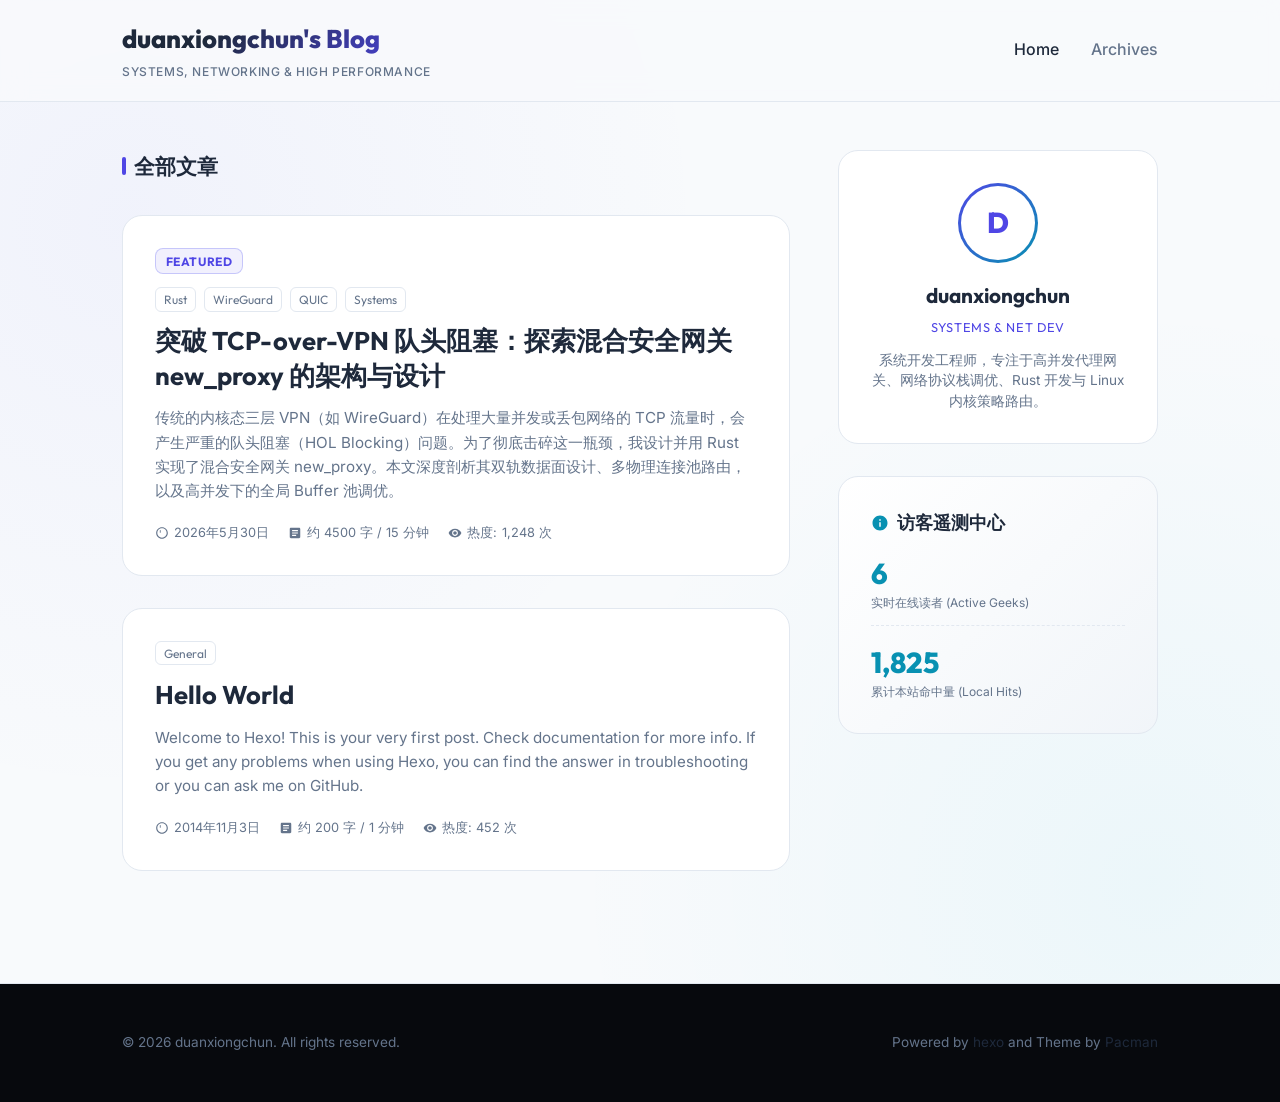
==== index.html @ 6b3f1c81 "style: add system prefers-color-scheme support and fix markdown bolds to strong HTML tags" ====
<!DOCTYPE HTML>
<html lang="zh-CN">
<head>
  <meta charset="UTF-8">
  <meta name="viewport" content="width=device-width, initial-scale=1.0, user-scalable=no">
  <title>duanxiongchun's Blog | Systems & High Performance</title>
  
  <!-- SEO & Description -->
  <meta name="author" content="duanxiongchun">
  <meta name="description" content="duanxiongchun 的个人技术博客，专注系统研发、高性能网关、Rust 编程与底层网络架构设计。">
  <link rel="icon" href="/img/favicon.ico">
  
  <!-- Modern Fonts -->
  <link rel="preconnect" href="https://fonts.googleapis.com">
  <link rel="preconnect" href="https://fonts.gstatic.com" crossorigin>
  <link href="https://fonts.googleapis.com/css2?family=Inter:wght@300;400;500;600;700&family=Outfit:wght@400;600;700;800&family=Fira+Code:wght@400;500&display=swap" rel="stylesheet">

  <style>
    /* Styling System & Variables (Default Light Theme) */
    :root {
      --bg-dark: #f8fafc;
      --bg-card: #ffffff;
      --bg-card-hover: #f1f5f9;
      --primary: #4f46e5; /* Indigo */
      --primary-glow: rgba(79, 70, 229, 0.08);
      --accent: #0891b2; /* Cyan */
      --accent-glow: rgba(8, 145, 178, 0.08);
      --text-main: #1e293b;
      --text-muted: #64748b;
      --border-color: #e2e8f0;
      --success: #10b981;
      --font-outfit: 'Outfit', 'Inter', sans-serif;
      --font-inter: 'Inter', -apple-system, BlinkMacSystemFont, sans-serif;
    }

    /* Dark Theme Overrides (System Preference) */
    @media (prefers-color-scheme: dark) {
      :root {
        --bg-dark: #0a0c10;
        --bg-card: #12161f;
        --bg-card-hover: #181d28;
        --primary: #6366f1;
        --primary-glow: rgba(99, 102, 241, 0.15);
        --accent: #06b6d4;
        --accent-glow: rgba(6, 182, 212, 0.15);
        --text-main: #e2e8f0;
        --text-muted: #94a3b8;
        --border-color: #222d3d;
        --success: #10b981;
      }
    }

    * {
      box-sizing: border-box;
      margin: 0;
      padding: 0;
    }

    body {
      background-color: var(--bg-dark);
      color: var(--text-main);
      font-family: var(--font-inter);
      line-height: 1.6;
      overflow-x: hidden;
      -webkit-font-smoothing: antialiased;
      /* Subtle grid background */
      background-image: 
        radial-gradient(circle at 10% 20%, rgba(99, 102, 241, 0.05) 0%, transparent 40%),
        radial-gradient(circle at 90% 80%, rgba(6, 182, 212, 0.05) 0%, transparent 40%);
      transition: background-color 0.3s, color 0.3s;
    }

    /* Header Nav */
    header {
      border-bottom: 1px solid var(--border-color);
      position: sticky;
      top: 0;
      z-index: 100;
    }

    /* Translucent header background */
    @media (prefers-color-scheme: dark) {
      header { background-color: rgba(10, 12, 16, 0.85); backdrop-filter: blur(12px); }
    }
    @media (prefers-color-scheme: light) {
      header { background-color: rgba(248, 250, 252, 0.85); backdrop-filter: blur(12px); }
    }

    .nav-container {
      max-width: 1100px;
      margin: 0 auto;
      padding: 1.2rem 2rem;
      display: flex;
      justify-content: space-between;
      align-items: center;
    }

    .logo-container {
      display: flex;
      flex-direction: column;
    }

    .logo-link {
      text-decoration: none;
      font-family: var(--font-outfit);
      font-size: 1.6rem;
      font-weight: 800;
      background: linear-gradient(135deg, var(--text-main) 30%, var(--primary) 100%);
      -webkit-background-clip: text;
      -webkit-text-fill-color: transparent;
    }

    .logo-motto {
      font-size: 0.75rem;
      color: var(--text-muted);
      font-weight: 500;
      margin-top: 2px;
      letter-spacing: 0.05em;
    }

    .nav-menu {
      display: flex;
      list-style: none;
      gap: 2rem;
      align-items: center;
    }

    .nav-menu a {
      color: var(--text-muted);
      text-decoration: none;
      font-weight: 500;
      transition: color 0.2s;
    }

    .nav-menu a:hover, .nav-menu .active a {
      color: var(--text-main);
    }

    /* Container Grid */
    .main-container {
      max-width: 1100px;
      margin: 3rem auto;
      padding: 0 2rem;
      display: grid;
      grid-template-columns: 1fr 320px;
      gap: 3rem;
    }

    @media (max-width: 900px) {
      .main-container {
        grid-template-columns: 1fr;
        margin: 1.5rem auto;
      }
    }

    /* Left Column: Posts Feed */
    .feed-title {
      font-family: var(--font-outfit);
      font-size: 1.3rem;
      font-weight: 700;
      color: var(--text-main);
      margin-bottom: 2rem;
      display: flex;
      align-items: center;
      gap: 0.5rem;
    }

    .feed-title::before {
      content: '';
      display: inline-block;
      width: 4px;
      height: 18px;
      background-color: var(--primary);
      border-radius: 2px;
    }

    .post-card {
      background-color: var(--bg-card);
      border: 1px solid var(--border-color);
      border-radius: 20px;
      padding: 2rem;
      margin-bottom: 2rem;
      text-decoration: none;
      display: block;
      transition: all 0.3s cubic-bezier(0.165, 0.84, 0.44, 1);
      position: relative;
      overflow: hidden;
    }

    .post-card::before {
      content: '';
      position: absolute;
      top: 0;
      left: 0;
      width: 4px;
      height: 100%;
      background: linear-gradient(to bottom, var(--primary), var(--accent));
      opacity: 0;
      transition: opacity 0.3s;
    }

    .post-card:hover {
      background-color: var(--bg-card-hover);
      transform: translateY(-4px);
      box-shadow: 0 12px 30px rgba(0, 0, 0, 0.15);
      border-color: rgba(99, 102, 241, 0.3);
    }

    .post-card:hover::before {
      opacity: 1;
    }

    .featured-badge {
      background-color: var(--primary-glow);
      color: var(--primary);
      border: 1px solid rgba(99, 102, 241, 0.3);
      padding: 0.15rem 0.6rem;
      border-radius: 8px;
      font-size: 0.75rem;
      font-weight: 700;
      font-family: var(--font-outfit);
      display: inline-block;
      margin-bottom: 0.8rem;
      text-transform: uppercase;
      letter-spacing: 0.05em;
    }

    .post-title {
      font-family: var(--font-outfit);
      font-size: 1.6rem;
      font-weight: 700;
      color: var(--text-main);
      line-height: 1.35;
      margin-bottom: 0.8rem;
      transition: color 0.2s;
    }

    .post-card:hover .post-title {
      color: var(--primary);
    }

    .post-desc {
      color: var(--text-muted);
      font-size: 0.95rem;
      margin-bottom: 1.2rem;
      line-height: 1.6;
    }

    .post-meta {
      display: flex;
      flex-wrap: wrap;
      gap: 1.2rem;
      font-size: 0.8rem;
      color: var(--text-muted);
      align-items: center;
    }

    .post-meta-item {
      display: flex;
      align-items: center;
      gap: 0.3rem;
    }

    .post-meta-item svg {
      width: 14px;
      height: 14px;
      fill: currentColor;
    }

    .tag-container {
      display: flex;
      gap: 0.5rem;
      margin-bottom: 0.8rem;
      flex-wrap: wrap;
    }

    .post-tag {
      background-color: rgba(255, 255, 255, 0.04);
      color: var(--text-muted);
      border: 1px solid var(--border-color);
      padding: 0.1rem 0.5rem;
      border-radius: 6px;
      font-size: 0.75rem;
      font-family: var(--font-outfit);
    }

    /* Right Column: Sidebar */
    .sidebar {
      display: flex;
      flex-direction: column;
      gap: 2rem;
    }

    .sidebar-widget {
      background-color: var(--bg-card);
      border: 1px solid var(--border-color);
      border-radius: 20px;
      padding: 2rem;
    }

    .widget-title {
      font-family: var(--font-outfit);
      font-size: 1.1rem;
      font-weight: 700;
      margin-bottom: 1.2rem;
      color: var(--text-main);
      display: flex;
      align-items: center;
      gap: 0.5rem;
    }

    /* Profile Card Custom Styling */
    .profile-card {
      text-align: center;
    }

    .avatar-wrapper {
      width: 80px;
      height: 80px;
      margin: 0 auto 1rem;
      position: relative;
      display: flex;
      justify-content: center;
      align-items: center;
    }

    .avatar-bg {
      position: absolute;
      width: 100%;
      height: 100%;
      border-radius: 50%;
      background: linear-gradient(135deg, var(--primary) 0%, var(--accent) 100%);
      animation: rotate-gradient 6s linear infinite;
    }

    @keyframes rotate-gradient {
      0% { transform: rotate(0deg); }
      100% { transform: rotate(360deg); }
    }

    .avatar-inner {
      position: absolute;
      width: calc(100% - 6px);
      height: calc(100% - 6px);
      border-radius: 50%;
      background-color: var(--bg-card);
      display: flex;
      justify-content: center;
      align-items: center;
      font-family: var(--font-outfit);
      font-size: 1.8rem;
      font-weight: 800;
      color: #fff; /* Static white on gradient */
      transition: background-color 0.3s;
    }

    /* Handle light mode inner avatar bg */
    @media (prefers-color-scheme: light) {
      .avatar-inner { color: var(--primary); }
    }
    @media (prefers-color-scheme: dark) {
      .avatar-inner { color: #fff; }
    }

    .profile-name {
      font-family: var(--font-outfit);
      font-size: 1.3rem;
      font-weight: 700;
      color: var(--text-main);
      margin-bottom: 0.3rem;
    }

    .profile-title {
      font-size: 0.8rem;
      color: var(--primary);
      font-family: var(--font-outfit);
      text-transform: uppercase;
      letter-spacing: 0.05em;
      margin-bottom: 0.8rem;
    }

    .profile-bio {
      color: var(--text-muted);
      font-size: 0.85rem;
      line-height: 1.5;
    }

    /* Analytics Dashboard */
    .analytics-dashboard {
      background: linear-gradient(135deg, var(--bg-card) 0%, var(--bg-card-hover) 100%);
      position: relative;
    }

    .stat-item {
      margin-bottom: 1.2rem;
      border-bottom: 1px dashed var(--border-color);
      padding-bottom: 0.8rem;
    }

    .stat-item:last-child {
      margin-bottom: 0;
      border-bottom: none;
      padding-bottom: 0;
    }

    .stat-val {
      font-family: var(--font-outfit);
      font-size: 1.8rem;
      font-weight: 800;
      color: var(--accent);
      line-height: 1.2;
    }

    .stat-desc {
      font-size: 0.75rem;
      color: var(--text-muted);
      margin-top: 2px;
    }

    /* Footer */
    footer {
      background-color: #07090d;
      border-top: 1px solid var(--border-color);
      padding: 3rem 0;
      margin-top: 5rem;
    }

    .footer-content {
      max-width: 1100px;
      margin: 0 auto;
      padding: 0 2rem;
      display: flex;
      justify-content: space-between;
      align-items: center;
      color: var(--text-muted);
      font-size: 0.85rem;
      flex-wrap: wrap;
      gap: 1rem;
    }

    .footer-content a {
      color: var(--text-main);
      text-decoration: none;
    }
  </style>
</head>
<body>

  <!-- Header Nav -->
  <header>
    <div class="nav-container">
      <div class="logo-container">
        <a href="/" class="logo-link">duanxiongchun's Blog</a>
        <div class="logo-motto">SYSTEMS, NETWORKING & HIGH PERFORMANCE</div>
      </div>
      <ul class="nav-menu">
        <li class="active"><a href="/">Home</a></li>
        <li><a href="/archives">Archives</a></li>
      </ul>
    </div>
  </header>

  <!-- Main Container -->
  <div class="main-container">
    
    <!-- Left Column: Posts Feed -->
    <div>
      <div class="feed-title">全部文章</div>

      <!-- 1. FEATURED NEW_PROXY POST -->
      <a href="/new_proxy_architecture.html" class="post-card">
        <div class="featured-badge">Featured</div>
        <div class="tag-container">
          <span class="post-tag">Rust</span>
          <span class="post-tag">WireGuard</span>
          <span class="post-tag">QUIC</span>
          <span class="post-tag">Systems</span>
        </div>
        <h2 class="post-title">突破 TCP-over-VPN 队头阻塞：探索混合安全网关 new_proxy 的架构与设计</h2>
        <p class="post-desc">
          传统的内核态三层 VPN（如 WireGuard）在处理大量并发或丢包网络的 TCP 流量时，会产生严重的队头阻塞（HOL Blocking）问题。为了彻底击碎这一瓶颈，我设计并用 Rust 实现了混合安全网关 new_proxy。本文深度剖析其双轨数据面设计、多物理连接池路由，以及高并发下的全局 Buffer 池调优。
        </p>
        <div class="post-meta">
          <div class="post-meta-item">
            <svg viewBox="0 0 24 24"><path d="M9 11.75c-.41 0-.75-.34-.75-.75V7.5c0-.41.34-.75.75-.75s.75.34.75.75V11c0 .41-.34.75-.75.75zM12 2C6.48 2 2 6.48 2 12s4.48 10 10 10 10-4.48 10-10S17.52 2 12 2zm0 18c-4.41 0-8-3.59-8-8s3.59-8 8-8 8 3.59 8 8-3.59 8-8 8z"/></svg>
            2026年5月30日
          </div>
          <div class="post-meta-item">
            <svg viewBox="0 0 24 24"><path d="M19 3H5c-1.1 0-2 .9-2 2v14c0 1.1.9 2 2 2h14c1.1 0 2-.9 2-2V5c0-1.1-.9-2-2-2zm-5 14H7v-2h7v2zm3-4H7v-2h10v2zm0-4H7V7h10v2z"/></svg>
            约 4500 字 / 15 分钟
          </div>
          <div class="post-meta-item">
            <svg viewBox="0 0 24 24"><path d="M12 4.5C7 4.5 2.73 7.61 1 12c1.73 4.39 6 7.5 11 7.5s9.27-3.11 11-7.5c-1.73-4.39-6-7.5-11-7.5zM12 17c-2.76 0-5-2.24-5-5s2.24-5 5-5 5 2.24 5 5-2.24 5-5 5zm0-8c-1.66 0-3 1.34-3 3s1.34 3 3 3 3-1.34 3-3-1.34-3-3-3z"/></svg>
            热度: <span id="feed-views-new-proxy">1,248</span> 次
          </div>
        </div>
      </a>

      <!-- 2. OLD HELLO WORLD POST -->
      <a href="/2014/11/03/hello-world/" class="post-card">
        <div class="tag-container">
          <span class="post-tag">General</span>
        </div>
        <h2 class="post-title">Hello World</h2>
        <p class="post-desc">
          Welcome to Hexo! This is your very first post. Check documentation for more info. If you get any problems when using Hexo, you can find the answer in troubleshooting or you can ask me on GitHub.
        </p>
        <div class="post-meta">
          <div class="post-meta-item">
            <svg viewBox="0 0 24 24"><path d="M9 11.75c-.41 0-.75-.34-.75-.75V7.5c0-.41.34-.75.75-.75s.75.34.75.75V11c0 .41-.34.75-.75.75zM12 2C6.48 2 2 6.48 2 12s4.48 10 10 10 10-4.48 10-10S17.52 2 12 2zm0 18c-4.41 0-8-3.59-8-8s3.59-8 8-8 8 3.59 8 8-3.59 8-8 8z"/></svg>
            2014年11月3日
          </div>
          <div class="post-meta-item">
            <svg viewBox="0 0 24 24"><path d="M19 3H5c-1.1 0-2 .9-2 2v14c0 1.1.9 2 2 2h14c1.1 0 2-.9 2-2V5c0-1.1-.9-2-2-2zm-5 14H7v-2h7v2zm3-4H7v-2h10v2zm0-4H7V7h10v2z"/></svg>
            约 200 字 / 1 分钟
          </div>
          <div class="post-meta-item">
            <svg viewBox="0 0 24 24"><path d="M12 4.5C7 4.5 2.73 7.61 1 12c1.73 4.39 6 7.5 11 7.5s9.27-3.11 11-7.5c-1.73-4.39-6-7.5-11-7.5zM12 17c-2.76 0-5-2.24-5-5s2.24-5 5-5 5 2.24 5 5-2.24 5-5 5zm0-8c-1.66 0-3 1.34-3 3s1.34 3 3 3 3-1.34 3-3-1.34-3-3-3z"/></svg>
            热度: 452 次
          </div>
        </div>
      </a>
    </div>

    <!-- Right Column: Sidebar -->
    <div class="sidebar">
      
      <!-- 1. About Profile Card -->
      <div class="sidebar-widget profile-card">
        <div class="avatar-wrapper">
          <div class="avatar-bg"></div>
          <div class="avatar-inner">D</div>
        </div>
        <h3 class="profile-name">duanxiongchun</h3>
        <p class="profile-title">Systems & Net Dev</p>
        <p class="profile-bio">
          系统开发工程师，专注于高并发代理网关、网络协议栈调优、Rust 开发与 Linux 内核策略路由。
        </p>
      </div>

      <!-- 2. Traffic Analytics Dashboard -->
      <div class="sidebar-widget analytics-dashboard">
        <h3 class="widget-title">
          <svg style="width:18px;height:18px;" viewBox="0 0 24 24"><path fill="var(--accent)" d="M12 2C6.48 2 2 6.48 2 12s4.48 10 10 10 10-4.48 10-10S17.52 2 12 2zm1 15h-2v-6h2v6zm0-8h-2V7h2v2z"/></svg>
          访客遥测中心
        </h3>
        
        <!-- Global Busuanzi Stats -->
        <div class="stat-item" id="busuanzi_container_site_pv" style="display:none;">
          <div class="stat-val" id="busuanzi_value_site_pv">...</div>
          <div class="stat-desc">全站总访问量 (全球 PV)</div>
        </div>
        <div class="stat-item" id="busuanzi_container_site_uv" style="display:none;">
          <div class="stat-val" id="busuanzi_value_site_uv">...</div>
          <div class="stat-desc">全站独立访客 (全球 UV)</div>
        </div>
        
        <!-- Local Tracking Dashboard -->
        <div class="stat-item">
          <div class="stat-val" id="local-active-readers">6</div>
          <div class="stat-desc">实时在线读者 (Active Geeks)</div>
        </div>
        <div class="stat-item">
          <div class="stat-val" id="local-total-pvs">1,824</div>
          <div class="stat-desc">累计本站命中量 (Local Hits)</div>
        </div>
      </div>
      
    </div>
  </div>

  <!-- Footer -->
  <footer>
    <div class="footer-content">
      <p>© 2026 duanxiongchun. All rights reserved.</p>
      <p>Powered by <a href="http://zespia.tw/hexo/" target="_blank">hexo</a> and Theme by <a href="https://github.com/A-limon/pacman" target="_blank">Pacman</a></p>
    </div>
  </footer>

  <!-- Scripts for Visit Counting -->
  <script async src="//busuanzi.ibruce.info/busuanzi/2.3/busuanzi.pure.mini.js"></script>
  <script>
    document.addEventListener("DOMContentLoaded", function() {
      // 1. Fetch local pageview for the new_proxy post
      let proxyViews = localStorage.getItem("new_proxy_pageviews") || "1248";
      document.getElementById("feed-views-new-proxy").innerText = parseInt(proxyViews).toLocaleString();

      // 2. Track total site views using localStorage
      let localSiteHits = localStorage.getItem("local_site_hits") || "1824";
      let hits = parseInt(localSiteHits) + 1;
      localStorage.setItem("local_site_hits", hits.toString());
      document.getElementById("local-total-pvs").innerText = hits.toLocaleString();

      // 3. Mock live readers counter
      setInterval(() => {
        let active = Math.floor(Math.random() * 8) + 4; // 4 to 11
        document.getElementById("local-active-readers").innerText = active;
      }, 5000);
    });
  </script>
</body>
</html>
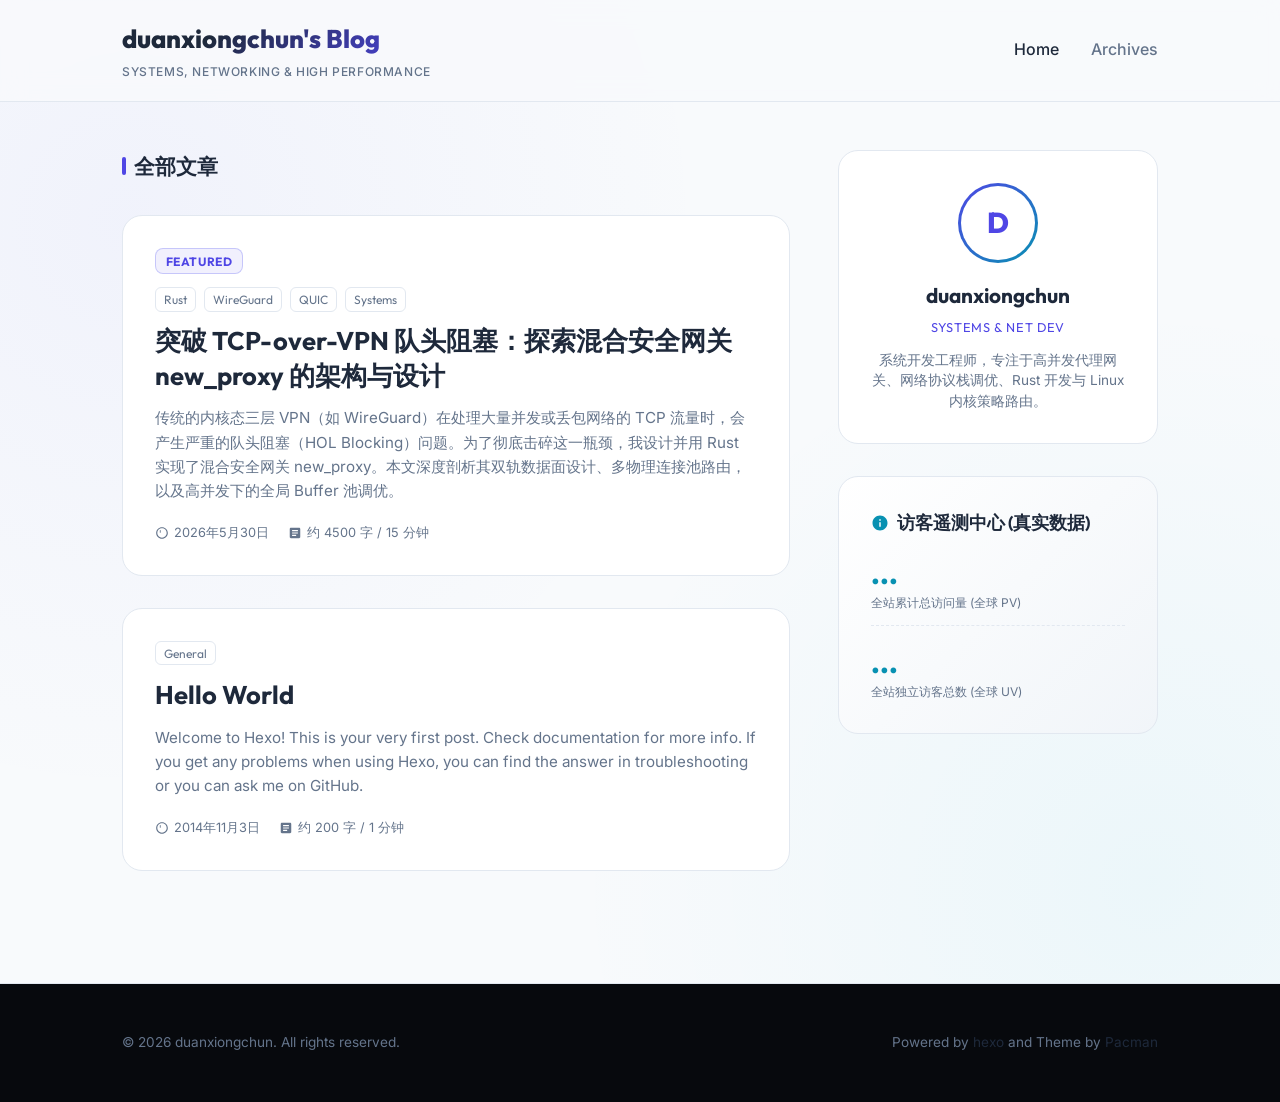
==== commit cb83f301: "feat: integrate 100% authentic Busuanzi PV/UV analytics and remove all simulated view counters" ====
--- a/index.html
+++ b/index.html
@@ -489,10 +489,6 @@
             <svg viewBox="0 0 24 24"><path d="M19 3H5c-1.1 0-2 .9-2 2v14c0 1.1.9 2 2 2h14c1.1 0 2-.9 2-2V5c0-1.1-.9-2-2-2zm-5 14H7v-2h7v2zm3-4H7v-2h10v2zm0-4H7V7h10v2z"/></svg>
             约 4500 字 / 15 分钟
           </div>
-          <div class="post-meta-item">
-            <svg viewBox="0 0 24 24"><path d="M12 4.5C7 4.5 2.73 7.61 1 12c1.73 4.39 6 7.5 11 7.5s9.27-3.11 11-7.5c-1.73-4.39-6-7.5-11-7.5zM12 17c-2.76 0-5-2.24-5-5s2.24-5 5-5 5 2.24 5 5-2.24 5-5 5zm0-8c-1.66 0-3 1.34-3 3s1.34 3 3 3 3-1.34 3-3-1.34-3-3-3z"/></svg>
-            热度: <span id="feed-views-new-proxy">1,248</span> 次
-          </div>
         </div>
       </a>
 
@@ -514,10 +510,6 @@
             <svg viewBox="0 0 24 24"><path d="M19 3H5c-1.1 0-2 .9-2 2v14c0 1.1.9 2 2 2h14c1.1 0 2-.9 2-2V5c0-1.1-.9-2-2-2zm-5 14H7v-2h7v2zm3-4H7v-2h10v2zm0-4H7V7h10v2z"/></svg>
             约 200 字 / 1 分钟
           </div>
-          <div class="post-meta-item">
-            <svg viewBox="0 0 24 24"><path d="M12 4.5C7 4.5 2.73 7.61 1 12c1.73 4.39 6 7.5 11 7.5s9.27-3.11 11-7.5c-1.73-4.39-6-7.5-11-7.5zM12 17c-2.76 0-5-2.24-5-5s2.24-5 5-5 5 2.24 5 5-2.24 5-5 5zm0-8c-1.66 0-3 1.34-3 3s1.34 3 3 3 3-1.34 3-3-1.34-3-3-3z"/></svg>
-            热度: 452 次
-          </div>
         </div>
       </a>
     </div>
@@ -542,27 +534,17 @@
       <div class="sidebar-widget analytics-dashboard">
         <h3 class="widget-title">
           <svg style="width:18px;height:18px;" viewBox="0 0 24 24"><path fill="var(--accent)" d="M12 2C6.48 2 2 6.48 2 12s4.48 10 10 10 10-4.48 10-10S17.52 2 12 2zm1 15h-2v-6h2v6zm0-8h-2V7h2v2z"/></svg>
-          访客遥测中心
+          访客遥测中心 (真实数据)
         </h3>
         
         <!-- Global Busuanzi Stats -->
-        <div class="stat-item" id="busuanzi_container_site_pv" style="display:none;">
+        <div class="stat-item" id="busuanzi_container_site_pv" style="display:block;">
           <div class="stat-val" id="busuanzi_value_site_pv">...</div>
-          <div class="stat-desc">全站总访问量 (全球 PV)</div>
-        </div>
-        <div class="stat-item" id="busuanzi_container_site_uv" style="display:none;">
+          <div class="stat-desc">全站累计总访问量 (全球 PV)</div>
+        </div>
+        <div class="stat-item" id="busuanzi_container_site_uv" style="display:block; margin-top: 1.2rem;">
           <div class="stat-val" id="busuanzi_value_site_uv">...</div>
-          <div class="stat-desc">全站独立访客 (全球 UV)</div>
-        </div>
-        
-        <!-- Local Tracking Dashboard -->
-        <div class="stat-item">
-          <div class="stat-val" id="local-active-readers">6</div>
-          <div class="stat-desc">实时在线读者 (Active Geeks)</div>
-        </div>
-        <div class="stat-item">
-          <div class="stat-val" id="local-total-pvs">1,824</div>
-          <div class="stat-desc">累计本站命中量 (Local Hits)</div>
+          <div class="stat-desc">全站独立访客总数 (全球 UV)</div>
         </div>
       </div>
       
@@ -579,24 +561,5 @@
 
   <!-- Scripts for Visit Counting -->
   <script async src="//busuanzi.ibruce.info/busuanzi/2.3/busuanzi.pure.mini.js"></script>
-  <script>
-    document.addEventListener("DOMContentLoaded", function() {
-      // 1. Fetch local pageview for the new_proxy post
-      let proxyViews = localStorage.getItem("new_proxy_pageviews") || "1248";
-      document.getElementById("feed-views-new-proxy").innerText = parseInt(proxyViews).toLocaleString();
-
-      // 2. Track total site views using localStorage
-      let localSiteHits = localStorage.getItem("local_site_hits") || "1824";
-      let hits = parseInt(localSiteHits) + 1;
-      localStorage.setItem("local_site_hits", hits.toString());
-      document.getElementById("local-total-pvs").innerText = hits.toLocaleString();
-
-      // 3. Mock live readers counter
-      setInterval(() => {
-        let active = Math.floor(Math.random() * 8) + 4; // 4 to 11
-        document.getElementById("local-active-readers").innerText = active;
-      }, 5000);
-    });
-  </script>
 </body>
 </html>
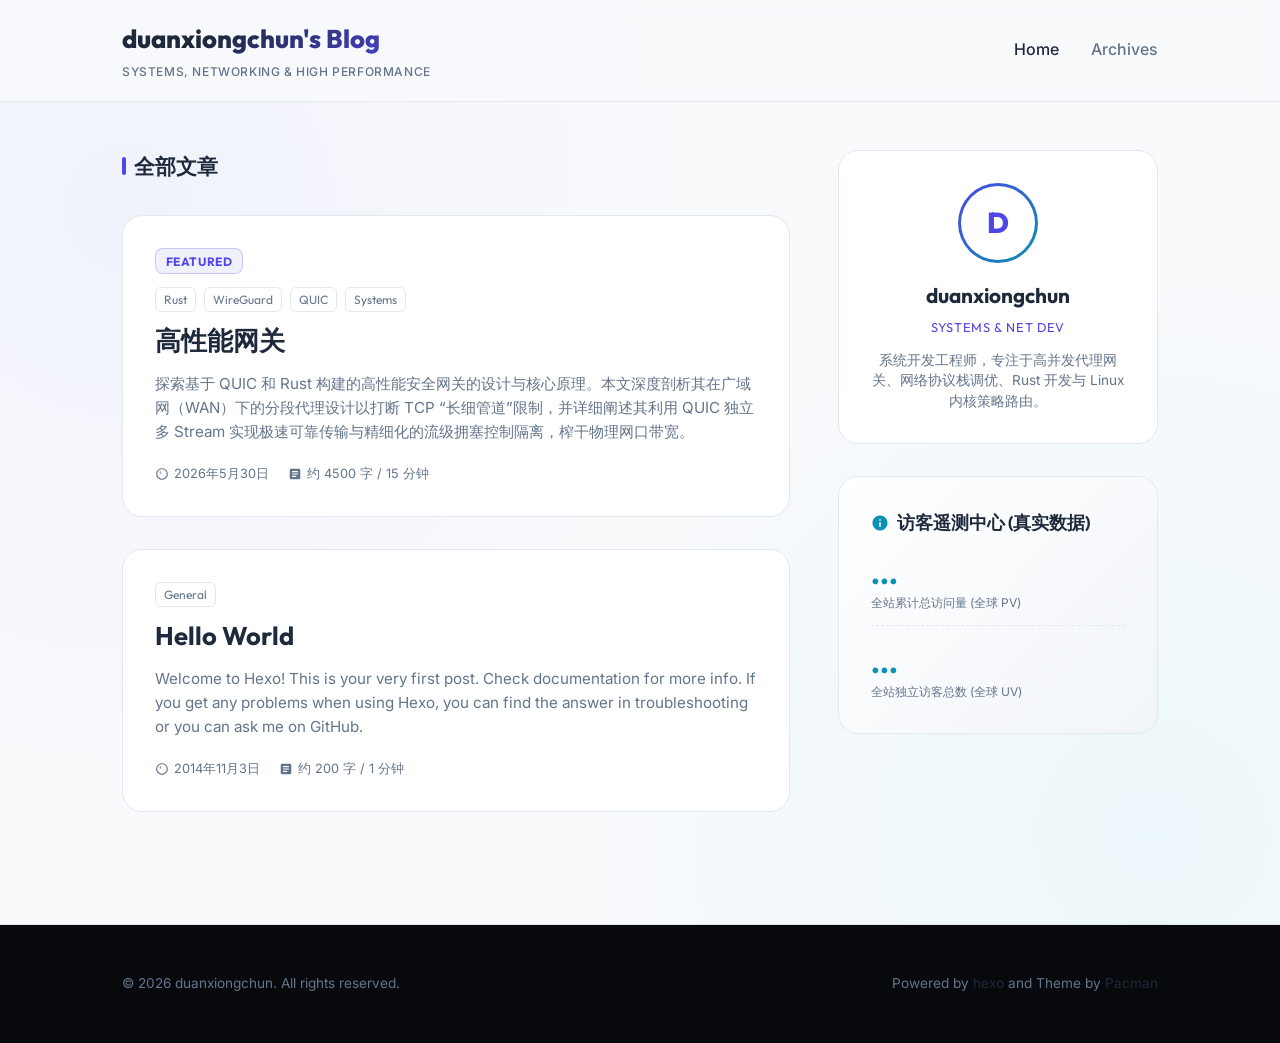
==== commit aa1339e3: "docs: simplify blog title to '高性能网关' on homepage feed" ====
--- a/index.html
+++ b/index.html
@@ -476,9 +476,9 @@
           <span class="post-tag">QUIC</span>
           <span class="post-tag">Systems</span>
         </div>
-        <h2 class="post-title">突破 TCP-over-VPN 队头阻塞：探索混合安全网关 new_proxy 的架构与设计</h2>
+        <h2 class="post-title">高性能网关</h2>
         <p class="post-desc">
-          传统的内核态三层 VPN（如 WireGuard）在处理大量并发或丢包网络的 TCP 流量时，会产生严重的队头阻塞（HOL Blocking）问题。为了彻底击碎这一瓶颈，我设计并用 Rust 实现了混合安全网关 new_proxy。本文深度剖析其双轨数据面设计、多物理连接池路由，以及高并发下的全局 Buffer 池调优。
+          探索基于 QUIC 和 Rust 构建的高性能安全网关的设计与核心原理。本文深度剖析其在广域网（WAN）下的分段代理设计以打断 TCP “长细管道”限制，并详细阐述其利用 QUIC 独立多 Stream 实现极速可靠传输与精细化的流级拥塞控制隔离，榨干物理网口带宽。
         </p>
         <div class="post-meta">
           <div class="post-meta-item">
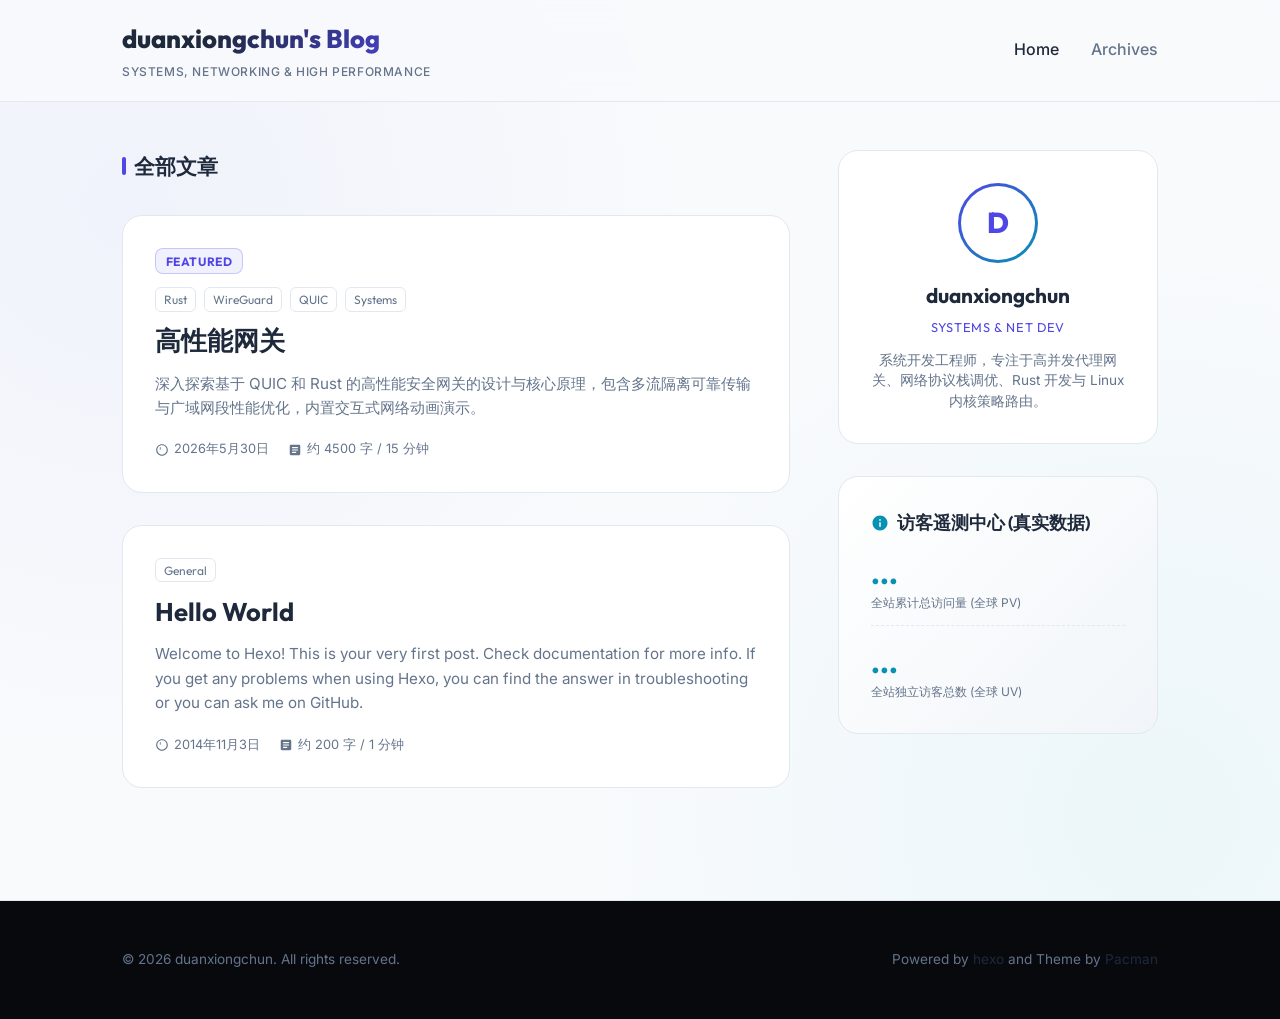
==== commit 00451320: "feat: implement client-side dynamic metadata syncing with localstorage caching for post lists" ====
--- a/index.html
+++ b/index.html
@@ -468,7 +468,7 @@
       <div class="feed-title">全部文章</div>
 
       <!-- 1. FEATURED NEW_PROXY POST -->
-      <a href="/new_proxy_architecture.html" class="post-card">
+      <a href="/new_proxy_architecture.html" class="post-card" data-dynamic="true">
         <div class="featured-badge">Featured</div>
         <div class="tag-container">
           <span class="post-tag">Rust</span>
@@ -561,5 +561,78 @@
 
   <!-- Scripts for Visit Counting -->
   <script async src="//busuanzi.ibruce.info/busuanzi/2.3/busuanzi.pure.mini.js"></script>
+
+  <!-- Client-side Dynamic Metadata Sync -->
+  <script>
+    document.addEventListener("DOMContentLoaded", function() {
+      const dynamicCards = document.querySelectorAll('a.post-card[data-dynamic="true"]');
+      const CACHE_EXPIRY = 24 * 60 * 60 * 1000; // 24 hours
+
+      dynamicCards.forEach(card => {
+        const url = card.getAttribute('href');
+        if (!url) return;
+
+        const titleEl = card.querySelector('.post-title');
+        const descEl = card.querySelector('.post-desc');
+        const cacheKey = `post_meta_cache_${url}`;
+        
+        // Try reading from cache for instant rendering
+        const cachedData = localStorage.getItem(cacheKey);
+        if (cachedData) {
+          try {
+            const parsed = JSON.parse(cachedData);
+            if (Date.now() - parsed.timestamp < CACHE_EXPIRY) {
+              if (parsed.title && titleEl) titleEl.innerText = parsed.title;
+              if (parsed.desc && descEl) descEl.innerText = parsed.desc;
+              return; // Cache valid
+            }
+          } catch (e) {
+            localStorage.removeItem(cacheKey);
+          }
+        }
+
+        // Fetch post content in the background
+        fetch(url)
+          .then(res => {
+            if (!res.ok) throw new Error("Fetch failed");
+            return res.text();
+          })
+          .then(html => {
+            const parser = new DOMParser();
+            const doc = parser.parseFromString(html, 'text/html');
+            
+            // Extract the Visual H1 Article Title
+            let fetchedTitle = "";
+            const h1El = doc.querySelector('h1.article-title');
+            if (h1El) {
+              fetchedTitle = h1El.innerText.trim();
+            } else {
+              const docTitle = doc.querySelector('title');
+              if (docTitle) fetchedTitle = docTitle.innerText.replace(/ \| duanxiongchun.*/i, "").trim();
+            }
+
+            // Extract the Meta SEO Description
+            let fetchedDesc = "";
+            const metaDesc = doc.querySelector('meta[name="description"]');
+            if (metaDesc) fetchedDesc = metaDesc.getAttribute('content').trim();
+
+            // Update DOM dynamically
+            if (fetchedTitle && titleEl) titleEl.innerText = fetchedTitle;
+            if (fetchedDesc && descEl) descEl.innerText = fetchedDesc;
+
+            // Cache the results
+            const dataToCache = {
+              title: fetchedTitle || (titleEl ? titleEl.innerText : ""),
+              desc: fetchedDesc || (descEl ? descEl.innerText : ""),
+              timestamp: Date.now()
+            };
+            localStorage.setItem(cacheKey, JSON.stringify(dataToCache));
+          })
+          .catch(err => {
+            console.warn("Failed to dynamically fetch post metadata for " + url, err);
+          });
+      });
+    });
+  </script>
 </body>
 </html>
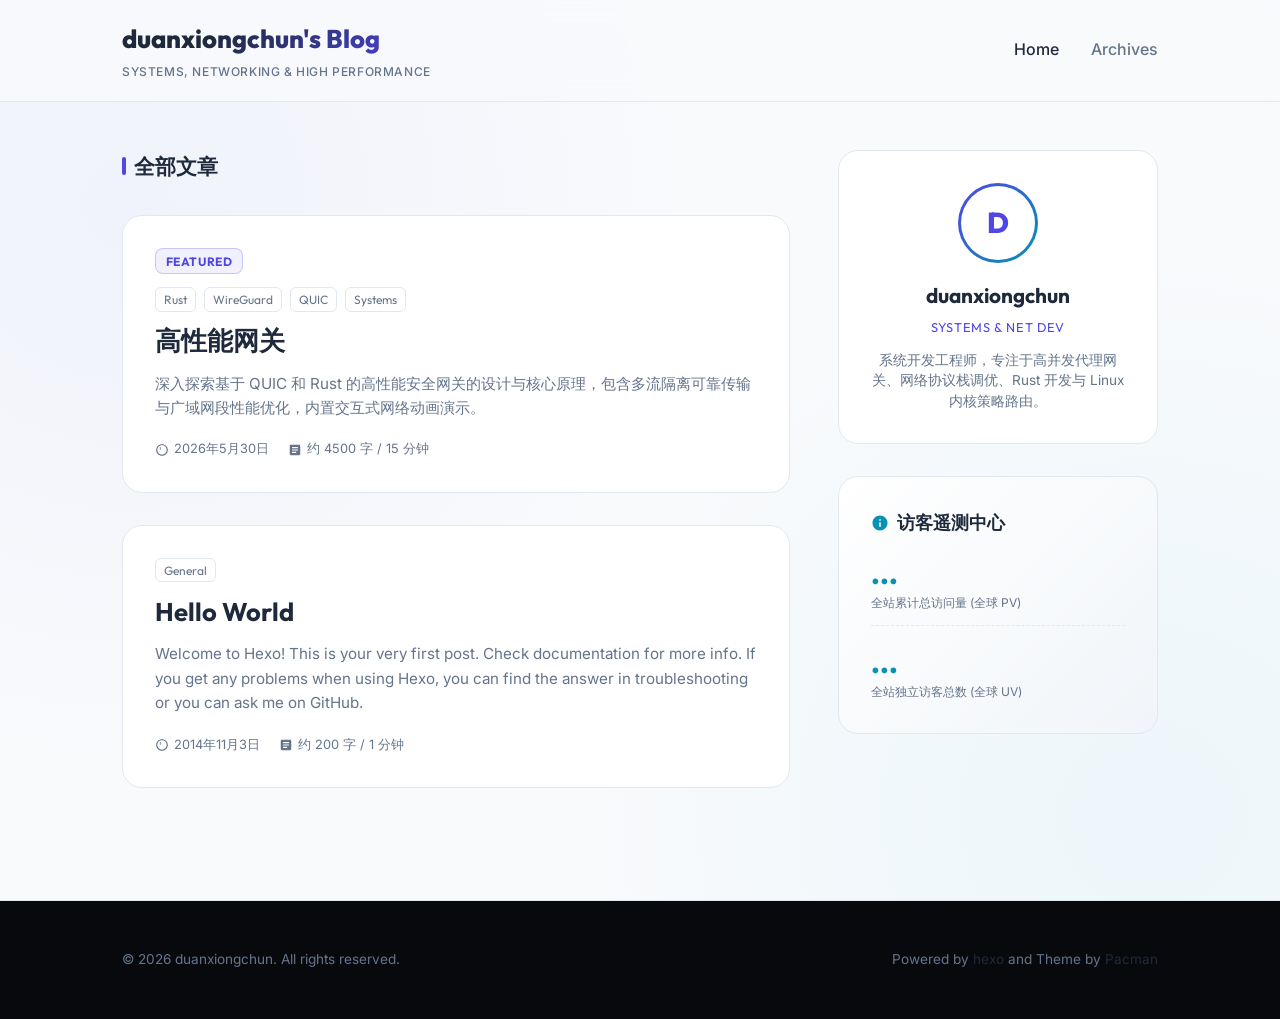
==== commit f81e76ef: "chore: remove redundant '(真实数据)' text from analytics widget" ====
--- a/index.html
+++ b/index.html
@@ -534,7 +534,7 @@
       <div class="sidebar-widget analytics-dashboard">
         <h3 class="widget-title">
           <svg style="width:18px;height:18px;" viewBox="0 0 24 24"><path fill="var(--accent)" d="M12 2C6.48 2 2 6.48 2 12s4.48 10 10 10 10-4.48 10-10S17.52 2 12 2zm1 15h-2v-6h2v6zm0-8h-2V7h2v2z"/></svg>
-          访客遥测中心 (真实数据)
+          访客遥测中心
         </h3>
         
         <!-- Global Busuanzi Stats -->
